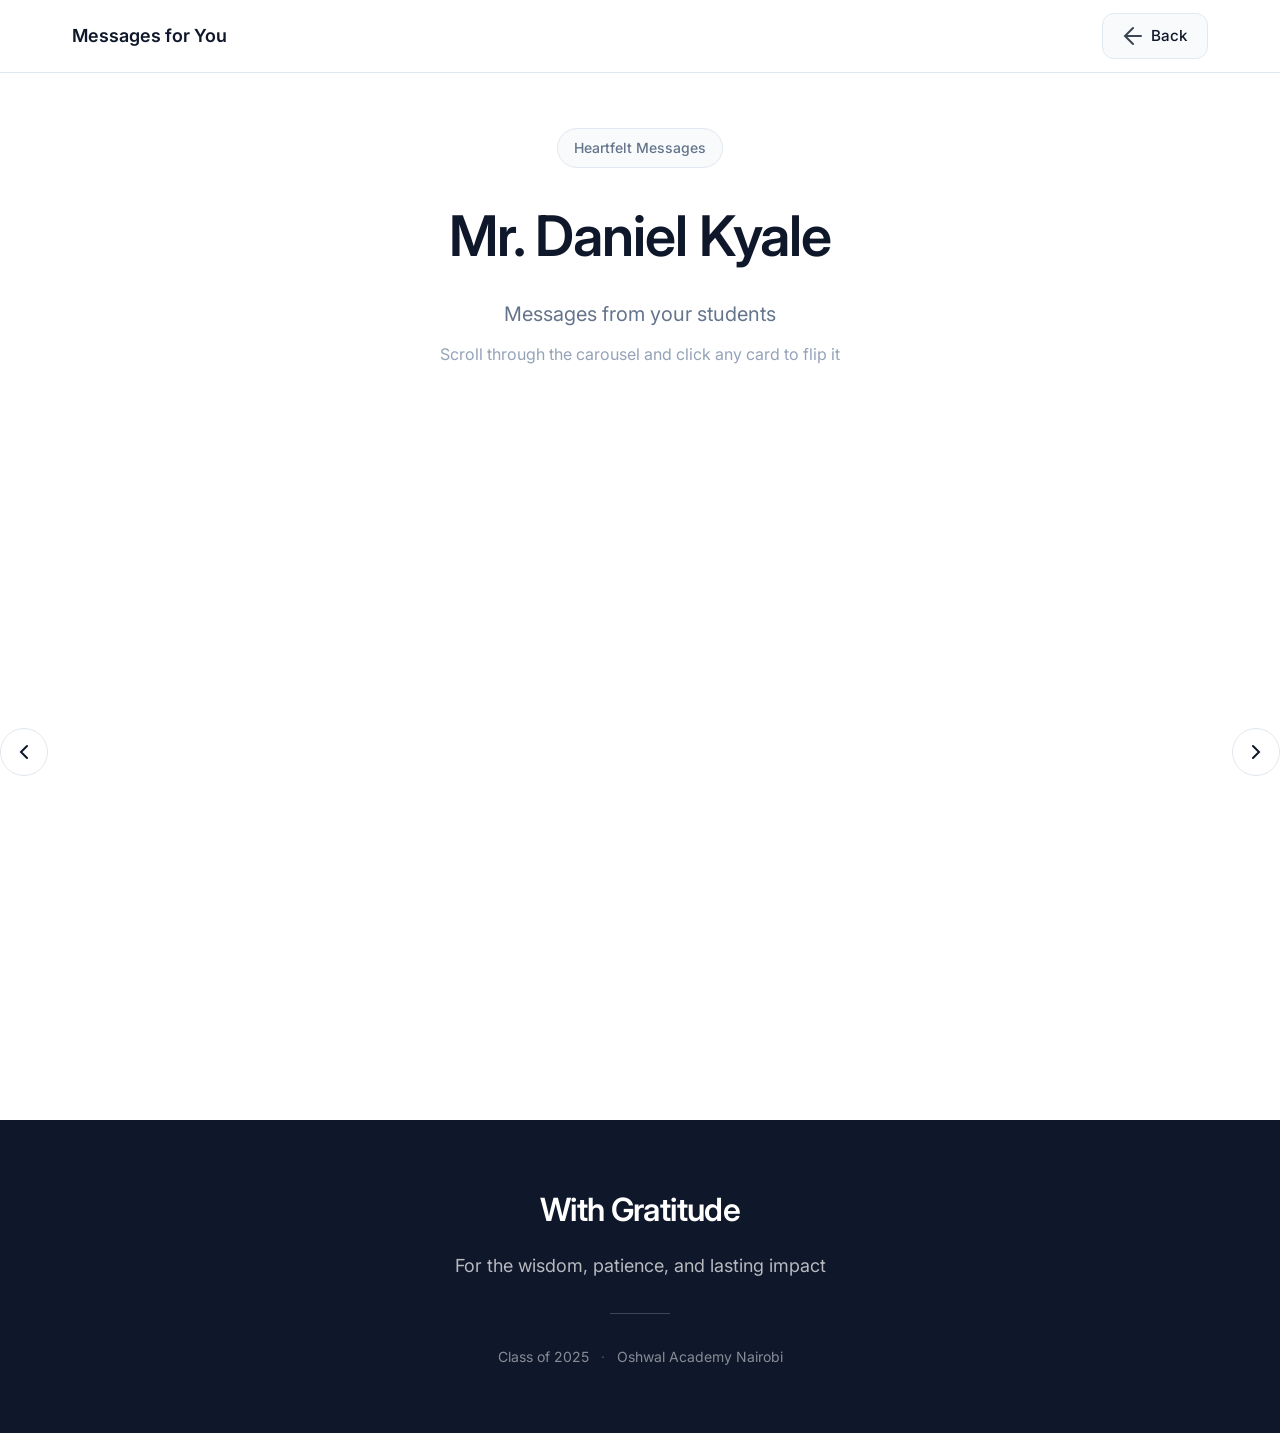
==== pages/mr-daniel.html @ 08a2c28b "Add files via upload" ====
<!DOCTYPE html>
<html lang="en">
<head>
    <meta charset="UTF-8">
    <meta name="viewport" content="width=device-width, initial-scale=1.0">
    <title>Messages for Mr. Daniel Kyale | Class of 2025</title>
    
    <!-- Fonts -->
    <link rel="preconnect" href="https://fonts.googleapis.com">
    <link rel="preconnect" href="https://fonts.gstatic.com" crossorigin>
    <link href="https://fonts.googleapis.com/css2?family=Inter:wght@300;400;500;600;700&display=swap" rel="stylesheet">
    
    <!-- Styles -->
    <link rel="stylesheet" href="../assets/css/teacher.css">
</head>
<body>
    <!-- Loading Screen -->
    <div id="loading-screen" class="loading-screen">
        <div class="loading-content">
            <div class="loading-spinner"></div>
            <p class="loading-text">Loading messages...</p>
        </div>
    </div>

    <!-- Navigation -->
    <nav class="nav">
        <div class="container">
            <div class="nav-inner">
                <div class="nav-title">Messages for You</div>
                <a href="../index.html" class="nav-back">
                    <svg width="20" height="20" viewBox="0 0 20 20" fill="none" stroke="currentColor" stroke-width="2" stroke-linecap="round">
                        <path d="M10 18L2 10l8-8M2 10h16"/>
                    </svg>
                    <span>Back</span>
                </a>
            </div>
        </div>
    </nav>

    <!-- Hero Section -->
    <section class="hero">
        <div class="container">
            <div class="hero-content">
                <span class="badge">Heartfelt Messages</span>
                <h1 class="hero-title">Mr. Daniel Kyale</h1>
                <p class="hero-subtitle">Messages from your students</p>
                <p class="hero-instruction">Scroll through the carousel and click any card to flip it</p>
            </div>
        </div>
    </section>

    <!-- Carousel Section -->
    <section class="carousel-section">
        <div class="carousel-container">
            <button class="carousel-btn carousel-prev" aria-label="Previous">
                <svg width="24" height="24" viewBox="0 0 24 24" fill="none" stroke="currentColor" stroke-width="2" stroke-linecap="round">
                    <path d="M15 18l-6-6 6-6"/>
                </svg>
            </button>
            
            <div class="carousel-wrapper">
                <div class="carousel-track" id="carouselTrack">
                    <!-- Instruction Card -->
                    <div class="card instruction-card">
                        <div class="instruction-content">
                            <svg width="48" height="48" viewBox="0 0 24 24" fill="none" stroke="currentColor" stroke-width="2" stroke-linecap="round">
                                <circle cx="12" cy="12" r="10"/>
                                <path d="M12 16v-4M12 8h.01"/>
                            </svg>
                            <h3>How to Read</h3>
                            <p>Scroll horizontally or use the arrow buttons. Click any card to flip and reveal the message.</p>
                        </div>
                    </div>

                    <!-- Alexander's Message -->
                    <div class="card message-card">
                        <div class="card-inner">
                            <div class="card-front">
                                <div class="card-name">Alexander</div>
                                <div class="card-hint">Click to flip</div>
                            </div>
                            <div class="card-back">
                                <div class="card-quote">"</div>
                                <p class="card-message">
                                    Thank you for taking me under your wing for business in which I was struggling, 
                                    with great patience and dedication. I am wholly grateful and wish you continued blessings.
                                </p>
                                <p class="card-author">— Alexander</p>
                            </div>
                        </div>
                    </div>

                    <!-- Mrithul's Message -->
                    <div class="card message-card">
                        <div class="card-inner">
                            <div class="card-front">
                                <div class="card-name">Mrithul</div>
                                <div class="card-hint">Click to flip</div>
                            </div>
                            <div class="card-back">
                                <div class="card-quote">"</div>
                                <p class="card-message">
                                    Although you weren't our regular business teacher, the occasional lessons you gave 
                                    were truly valuable and appreciated.
                                </p>
                                <p class="card-author">— Mrithul</p>
                            </div>
                        </div>
                    </div>

                    <!-- Somya's Message -->
                    <div class="card message-card">
                        <div class="card-inner">
                            <div class="card-front">
                                <div class="card-name">Somya</div>
                                <div class="card-hint">Click to flip</div>
                            </div>
                            <div class="card-back">
                                <div class="card-quote">"</div>
                                <p class="card-message">
                                    You weren't our main teacher, but the times you stepped in made a difference. 
                                    Grateful for the guidance you shared.
                                </p>
                                <p class="card-author">— Somya</p>
                            </div>
                        </div>
                    </div>

                    <!-- Anonymous Message -->
                    <div class="card message-card">
                        <div class="card-inner">
                            <div class="card-front">
                                <div class="card-name">Anonymous</div>
                                <div class="card-hint">Click to flip</div>
                            </div>
                            <div class="card-back">
                                <div class="card-quote">"</div>
                                <p class="card-message">Fancy!</p>
                                <p class="card-author">— Anonymous</p>
                            </div>
                        </div>
                    </div>
                </div>
            </div>
            
            <button class="carousel-btn carousel-next" aria-label="Next">
                <svg width="24" height="24" viewBox="0 0 24 24" fill="none" stroke="currentColor" stroke-width="2" stroke-linecap="round">
                    <path d="M9 18l6-6-6-6"/>
                </svg>
            </button>
        </div>
    </section>

    <!-- Footer -->
    <footer class="footer">
        <div class="container">
            <div class="footer-content">
                <h3 class="footer-title">With Gratitude</h3>
                <p class="footer-text">For the wisdom, patience, and lasting impact</p>
                <div class="footer-line"></div>
                <p class="footer-credits">
                    Class of 2025
                    <span class="footer-separator">·</span>
                    Oshwal Academy Nairobi
                </p>
            </div>
        </div>
    </footer>

    <!-- Scripts -->
    <script src="../assets/js/teacher.js"></script>
</body>
</html>
---- assets/css/teacher.css ----
/* ========================================
   TEACHER PAGE - ELEGANT & MINIMAL
   Horizontal scrolling carousel with infinite cycling
   ======================================== */

:root {
    --primary: #6366f1;
    --primary-dark: #4f46e5;
    --text: #0f172a;
    --text-light: #64748b;
    --text-lighter: #94a3b8;
    --border: #e2e8f0;
    --bg: #ffffff;
    --bg-alt: #f8fafc;
    
    --ease: cubic-bezier(0.4, 0, 0.2, 1);
    --ease-out: cubic-bezier(0, 0, 0.2, 1);
}

/* Reset & Base */
* {
    margin: 0;
    padding: 0;
    box-sizing: border-box;
}

html {
    scroll-behavior: smooth;
}

body {
    font-family: 'Inter', -apple-system, BlinkMacSystemFont, sans-serif;
    font-size: 16px;
    line-height: 1.6;
    color: var(--text);
    background: var(--bg);
    -webkit-font-smoothing: antialiased;
    -moz-osx-font-smoothing: grayscale;
}

/* Container */
.container {
    max-width: 1200px;
    margin: 0 auto;
    padding: 0 2rem;
}

/* Loading Screen */
.loading-screen {
    position: fixed;
    inset: 0;
    background: var(--bg);
    display: flex;
    align-items: center;
    justify-content: center;
    z-index: 10000;
    opacity: 0;
    visibility: hidden;
    transition: opacity 0.3s, visibility 0.3s;
}

.loading-screen.active {
    opacity: 1;
    visibility: visible;
}

.loading-content {
    text-align: center;
}

.loading-spinner {
    width: 40px;
    height: 40px;
    margin: 0 auto 1rem;
    border: 3px solid var(--border);
    border-top-color: var(--primary);
    border-radius: 50%;
    animation: spin 1s linear infinite;
}

@keyframes spin {
    to { transform: rotate(360deg); }
}

.loading-text {
    color: var(--text-light);
    font-size: 0.95rem;
}

/* Navigation */
.nav {
    position: fixed;
    top: 0;
    left: 0;
    right: 0;
    background: rgba(255, 255, 255, 0.8);
    backdrop-filter: blur(12px);
    border-bottom: 1px solid var(--border);
    z-index: 1000;
    transition: all 0.3s var(--ease);
}

.nav-inner {
    height: 72px;
    display: flex;
    align-items: center;
    justify-content: space-between;
}

.nav-title {
    font-size: 1.125rem;
    font-weight: 600;
    color: var(--text);
}

.nav-back {
    display: inline-flex;
    align-items: center;
    gap: 0.5rem;
    padding: 0.625rem 1.25rem;
    background: var(--bg-alt);
    color: var(--text);
    border: 1px solid var(--border);
    border-radius: 12px;
    font-size: 0.95rem;
    font-weight: 500;
    text-decoration: none;
    transition: all 0.2s var(--ease);
}

.nav-back:hover {
    background: var(--primary);
    color: white;
    border-color: var(--primary);
    transform: translateY(-2px);
    box-shadow: 0 4px 12px rgba(99, 102, 241, 0.2);
}

.nav-back svg {
    opacity: 0.8;
}

/* Hero */
.hero {
    padding: 8rem 0 4rem;
    text-align: center;
}

.hero-content {
    max-width: 700px;
    margin: 0 auto;
}

.badge {
    display: inline-block;
    padding: 0.5rem 1rem;
    background: var(--bg-alt);
    border: 1px solid var(--border);
    border-radius: 100px;
    font-size: 0.875rem;
    font-weight: 500;
    color: var(--text-light);
    margin-bottom: 1.5rem;
}

.hero-title {
    font-size: clamp(2.5rem, 5vw, 3.5rem);
    font-weight: 600;
    letter-spacing: -0.02em;
    margin-bottom: 1rem;
}

.hero-subtitle {
    font-size: 1.25rem;
    color: var(--text-light);
    margin-bottom: 0.75rem;
}

.hero-instruction {
    font-size: 1rem;
    color: var(--text-lighter);
}

/* Carousel Section */
.carousel-section {
    padding: 3rem 0 6rem;
    overflow: hidden;
}

.carousel-container {
    position: relative;
    max-width: 100%;
}

.carousel-wrapper {
    overflow: hidden;
    margin: 0 4rem;
}

.carousel-track {
    display: flex;
    gap: 2rem;
    overflow-x: auto;
    scroll-behavior: smooth;
    scroll-snap-type: x mandatory;
    -webkit-overflow-scrolling: touch;
    padding: 2rem 0;
    
    /* Hide scrollbar but keep functionality */
    scrollbar-width: none;
    -ms-overflow-style: none;
    
    /* Prevent browser auto-scroll behavior on focus */
    scroll-padding: 0;
}

.carousel-track::-webkit-scrollbar {
    display: none;
}

/* Ensure cloned cards are visually identical */
.carousel-track .clone {
    pointer-events: auto;
}

/* Navigation Buttons */
.carousel-btn {
    position: absolute;
    top: 50%;
    transform: translateY(-50%);
    width: 48px;
    height: 48px;
    display: flex;
    align-items: center;
    justify-content: center;
    background: white;
    border: 1px solid var(--border);
    border-radius: 50%;
    cursor: pointer;
    transition: all 0.2s var(--ease);
    z-index: 10;
    color: var(--text);
}

.carousel-btn:hover {
    background: var(--primary);
    border-color: var(--primary);
    color: white;
    transform: translateY(-50%) scale(1.1);
    box-shadow: 0 4px 12px rgba(99, 102, 241, 0.25);
}

.carousel-btn:active {
    transform: translateY(-50%) scale(1);
}

.carousel-prev {
    left: 0;
}

.carousel-next {
    right: 0;
}

/* Cards */
.card {
    min-width: 380px;
    height: 480px;
    background: white;
    border: 1px solid var(--border);
    border-radius: 24px;
    scroll-snap-align: center;
    flex-shrink: 0;
    transition: all 0.3s var(--ease);
    cursor: pointer;
    position: relative;
}

.card:hover {
    transform: translateY(-4px);
    box-shadow: 0 12px 32px rgba(0, 0, 0, 0.1);
    border-color: var(--primary);
}

/* Instruction Card */
.instruction-card {
    background: var(--bg-alt);
    cursor: default;
    display: flex;
    align-items: center;
    justify-content: center;
    text-align: center;
}

.instruction-card:hover {
    transform: translateY(-4px);
    box-shadow: 0 12px 32px rgba(0, 0, 0, 0.08);
    border-color: var(--border);
}

.instruction-content {
    max-width: 300px;
    padding: 2rem;
}

.instruction-content svg {
    color: var(--primary);
    margin-bottom: 1.5rem;
}

.instruction-content h3 {
    font-size: 1.5rem;
    font-weight: 600;
    margin-bottom: 1rem;
}

.instruction-content p {
    font-size: 1rem;
    color: var(--text-light);
    line-height: 1.7;
}

/* Message Card - Flip Effect */
.message-card {
    perspective: 1000px;
}

.card-inner {
    position: relative;
    width: 100%;
    height: 100%;
    transition: transform 0.6s;
    transform-style: preserve-3d;
}

.message-card.flipped .card-inner {
    transform: rotateY(180deg);
}

.card-front,
.card-back {
    position: absolute;
    width: 100%;
    height: 100%;
    backface-visibility: hidden;
    display: flex;
    align-items: center;
    justify-content: center;
    flex-direction: column;
    border-radius: 24px;
    padding: 3rem;
}

.card-front {
    background: white;
}

.card-back {
    background: var(--bg-alt);
    transform: rotateY(180deg);
}

.card-name {
    font-size: 2rem;
    font-weight: 600;
    color: var(--text);
    letter-spacing: -0.02em;
    text-align: center;
}

.card-hint {
    position: absolute;
    bottom: 2rem;
    font-size: 0.875rem;
    color: var(--text-lighter);
    opacity: 0;
    transition: opacity 0.3s var(--ease);
}

.card:hover .card-hint {
    opacity: 1;
}

.card-quote {
    font-size: 6rem;
    color: var(--primary);
    opacity: 0.15;
    line-height: 1;
    margin-bottom: -2rem;
    font-family: Georgia, serif;
    align-self: flex-start;
}

.card-message {
    font-size: 1.25rem;
    color: var(--text);
    line-height: 1.7;
    text-align: center;
    flex: 1;
    display: flex;
    align-items: center;
}

.card-author {
    font-size: 1.125rem;
    color: var(--text-light);
    font-weight: 500;
    margin-top: 2rem;
    align-self: flex-end;
}

/* Footer */
.footer {
    background: var(--text);
    color: rgba(255, 255, 255, 0.9);
    padding: 4rem 0;
}

.footer-content {
    max-width: 600px;
    margin: 0 auto;
    text-align: center;
}

.footer-title {
    font-size: 2rem;
    font-weight: 600;
    color: white;
    margin-bottom: 1rem;
    letter-spacing: -0.02em;
}

.footer-text {
    font-size: 1.125rem;
    line-height: 1.7;
    color: rgba(255, 255, 255, 0.7);
    margin-bottom: 2rem;
}

.footer-line {
    width: 60px;
    height: 1px;
    background: rgba(255, 255, 255, 0.2);
    margin: 2rem auto;
}

.footer-credits {
    font-size: 0.875rem;
    color: rgba(255, 255, 255, 0.5);
}

.footer-separator {
    margin: 0 0.5rem;
    opacity: 0.5;
}

/* Responsive */
@media (max-width: 968px) {
    .carousel-wrapper {
        margin: 0 3rem;
    }
    
    .card {
        min-width: 340px;
        height: 440px;
    }
}

@media (max-width: 768px) {
    .container {
        padding: 0 1.5rem;
    }
    
    .hero {
        padding: 7rem 0 3rem;
    }
    
    .carousel-wrapper {
        margin: 0 2.5rem;
    }
    
    .carousel-btn {
        width: 40px;
        height: 40px;
    }
    
    .card {
        min-width: 320px;
        height: 420px;
    }
    
    .card-front,
    .card-back {
        padding: 2rem;
    }
    
    .card-name {
        font-size: 1.75rem;
    }
    
    .card-message {
        font-size: 1.125rem;
    }
}

@media (max-width: 480px) {
    .nav-inner {
        height: 64px;
    }
    
    .nav-title {
        font-size: 1rem;
    }
    
    .nav-back {
        padding: 0.5rem 1rem;
        font-size: 0.875rem;
    }
    
    .hero {
        padding: 6rem 0 2rem;
    }
    
    .carousel-wrapper {
        margin: 0 2rem;
    }
    
    .carousel-btn {
        width: 36px;
        height: 36px;
    }
    
    .card {
        min-width: 300px;
        height: 400px;
    }
    
    .card-front,
    .card-back {
        padding: 1.5rem;
    }
    
    .card-name {
        font-size: 1.5rem;
    }
    
    .card-message {
        font-size: 1rem;
    }
    
    .card-quote {
        font-size: 4rem;
    }
}
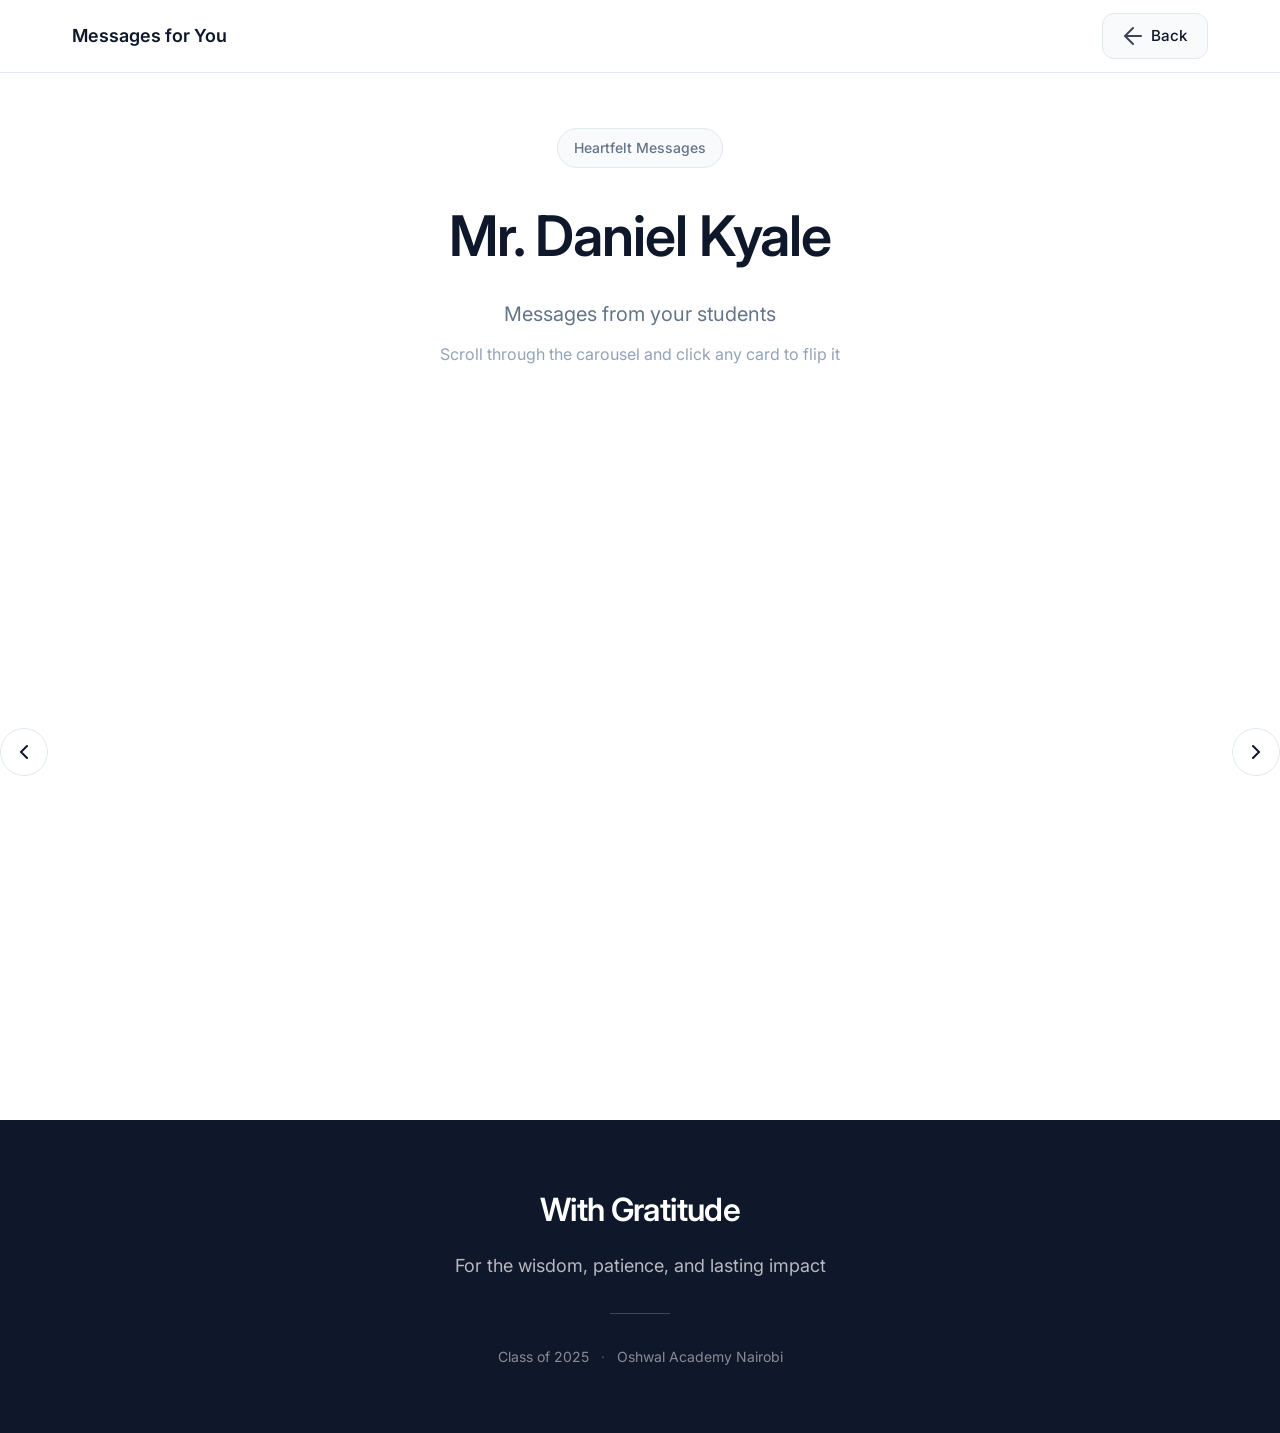
==== commit 099474eb: "Implement page transition animations and styles Added CSS animations for page transitions and card d" ====
--- a/pages/mr-daniel.html
+++ b/pages/mr-daniel.html
@@ -12,6 +12,84 @@
     
     <!-- Styles -->
     <link rel="stylesheet" href="../assets/css/teacher.css">
+    
+    <!-- Page Transition Animations -->
+    <style>
+        /* Fade in page on load */
+        body {
+            animation: fadeIn 0.5s ease-in;
+        }
+        
+        @keyframes fadeIn {
+            from {
+                opacity: 0;
+                transform: translateY(20px);
+            }
+            to {
+                opacity: 1;
+                transform: translateY(0);
+            }
+        }
+        
+        /* Smooth transitions for navigation */
+        .nav-back {
+            position: relative;
+            overflow: hidden;
+        }
+        
+        .nav-back::before {
+            content: '';
+            position: absolute;
+            top: 0;
+            left: -100%;
+            width: 100%;
+            height: 100%;
+            background: linear-gradient(90deg, transparent, rgba(99, 102, 241, 0.1), transparent);
+            transition: left 0.5s ease;
+        }
+        
+        .nav-back:hover::before {
+            left: 100%;
+        }
+        
+        /* Stagger animation for cards */
+        .card {
+            animation: slideIn 0.6s ease-out backwards;
+        }
+        
+        .card:nth-child(1) { animation-delay: 0.1s; }
+        .card:nth-child(2) { animation-delay: 0.2s; }
+        .card:nth-child(3) { animation-delay: 0.3s; }
+        .card:nth-child(4) { animation-delay: 0.4s; }
+        .card:nth-child(5) { animation-delay: 0.5s; }
+        
+        @keyframes slideIn {
+            from {
+                opacity: 0;
+                transform: translateX(30px);
+            }
+            to {
+                opacity: 1;
+                transform: translateX(0);
+            }
+        }
+        
+        /* Hero fade in */
+        .hero-content {
+            animation: fadeInUp 0.8s ease-out;
+        }
+        
+        @keyframes fadeInUp {
+            from {
+                opacity: 0;
+                transform: translateY(30px);
+            }
+            to {
+                opacity: 1;
+                transform: translateY(0);
+            }
+        }
+    </style>
 </head>
 <body>
     <!-- Loading Screen -->
@@ -170,4 +248,4 @@
     <!-- Scripts -->
     <script src="../assets/js/teacher.js"></script>
 </body>
-</html>+</html>
